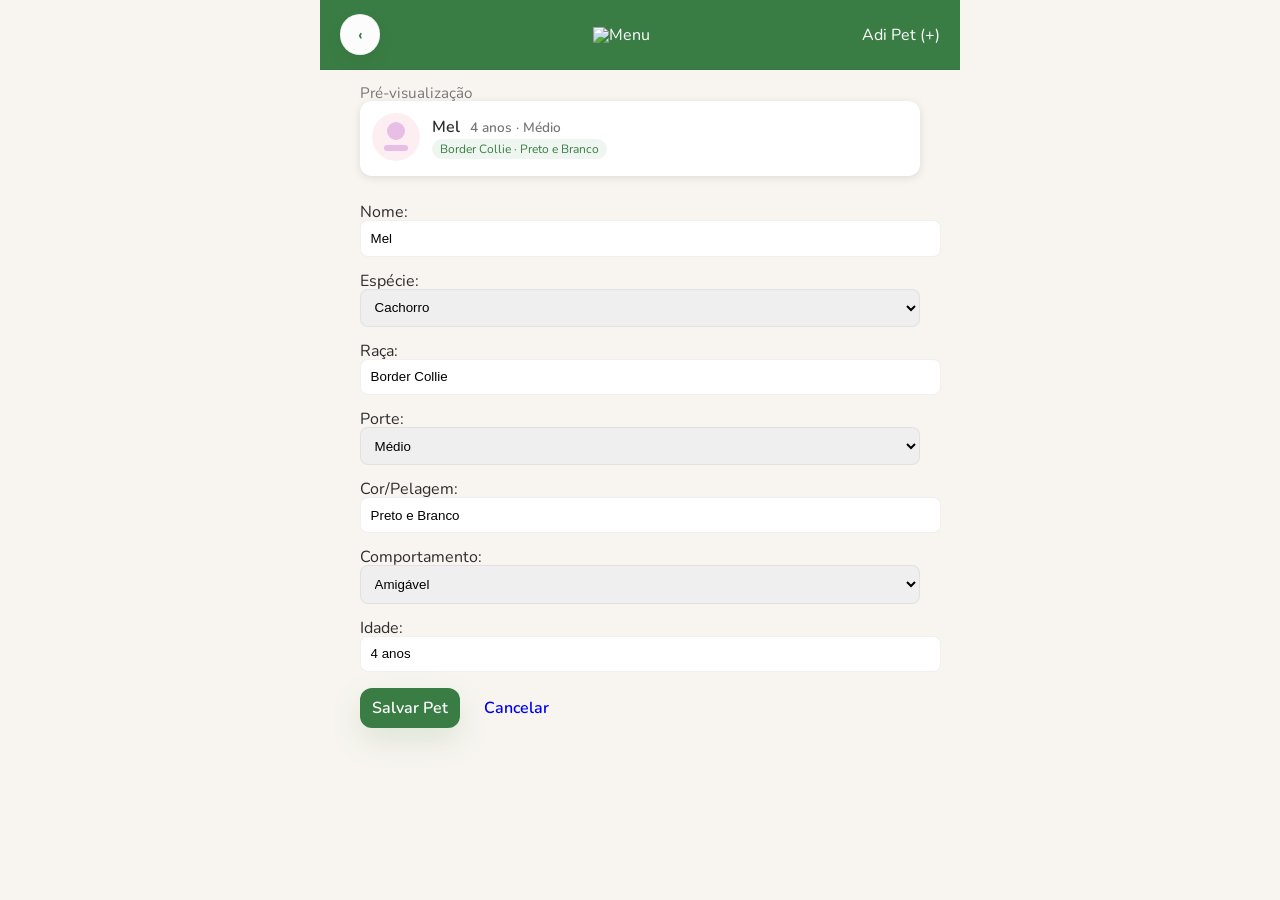
==== adicionar-pet.html @ 6feac3a6 "adicao css" ====
<!DOCTYPE html>
<html lang="pt-BR">
<head>
  <meta charset="UTF-8">
  <meta name="viewport" content="width=device-width, initial-scale=1.0">
  <link href="https://fonts.googleapis.com/css2?family=Nunito:wght@300;400;600;700&display=swap" rel="stylesheet">
  <link rel="stylesheet" href="css/reset.css">
  <link rel="stylesheet" href="css/style.css">
  <title>PetWalk - Adicionar Pet</title>
</head>
<body>
  <header class="app-header">
    <a class="back-btn" href="perfil-pets.html">‹</a>
    <img src="https://img.icons8.com/ios-filled/24/menu--v1.png" alt="Menu">
    <h1>Adi Pet (+)</h1>
  </header>

  <main>
    <h2 style="padding:0 1.25rem; color:var(--cor-texto-leve); font-size:0.95rem;">Pré-visualização</h2>
    <div style="padding:0 1.25rem 1rem 1.25rem;">
      <div class="walker-card">
        <div class="walker-left">
          <div class="avatar-wrap">
            <img class="avatar" src="img/avatar1.svg" alt="Preview">
          </div>
          <div class="walker-info">
            <div class="walker-name">Mel <span class="small">4 anos · Médio</span></div>
            <div class="verified">Border Collie · Preto e Branco</div>
          </div>
        </div>
        <div class="price">&nbsp;</div>
      </div>
    </div>

    <div style="padding:0 1.25rem;">
      <label>Nome:</label><br>
      <input type="text" value="Mel" style="width:100%;padding:0.6rem;border-radius:0.5rem;border:0.0625rem solid rgba(0,0,0,0.06);"><br><br>

      <label>Espécie:</label><br>
      <select style="width:100%;padding:0.6rem;border-radius:0.5rem;border:0.0625rem solid rgba(0,0,0,0.06);">
        <option>Cachorro</option>
        <option>Gato</option>
        <option>Outro</option>
      </select><br><br>

      <label>Raça:</label><br>
      <input type="text" value="Border Collie" style="width:100%;padding:0.6rem;border-radius:0.5rem;border:0.0625rem solid rgba(0,0,0,0.06);"><br><br>

      <label>Porte:</label><br>
      <select style="width:100%;padding:0.6rem;border-radius:0.5rem;border:0.0625rem solid rgba(0,0,0,0.06);">
        <option>Pequeno</option>
        <option selected>Médio</option>
        <option>Grande</option>
      </select><br><br>

      <label>Cor/Pelagem:</label><br>
      <input type="text" value="Preto e Branco" style="width:100%;padding:0.6rem;border-radius:0.5rem;border:0.0625rem solid rgba(0,0,0,0.06);"><br><br>

      <label>Comportamento:</label><br>
      <select style="width:100%;padding:0.6rem;border-radius:0.5rem;border:0.0625rem solid rgba(0,0,0,0.06);">
        <option>Agitado</option>
        <option selected>Amigável</option>
        <option>Tímido</option>
      </select><br><br>

      <label>Idade:</label><br>
      <input type="text" value="4 anos" style="width:100%;padding:0.6rem;border-radius:0.5rem;border:0.0625rem solid rgba(0,0,0,0.06);"><br><br>

      <div style="display:flex;gap:0.75rem;">
        <a class="btn primary" href="perfil-pet.html">Salvar Pet</a>
        <a class="btn" href="perfil-pets.html">Cancelar</a>
      </div>
    </div>
  </main>
</body>
</html>
---- css/style.css ----
/* VARIÁVEIS / IDENTIDADE VISUAL */
:root {
  --cor-primaria: #3A7D44;     /* verde pet */
  --cor-secundaria: #F4A261;   /* laranja quente */
  --cor-fundo: #F8F5F0;
  --cor-texto: #2D2D2D;
  --cor-texto-leve: #777;
  --radius: 0.75rem;
  --sombra: 0 0.125rem 0.5rem rgba(0,0,0,0.1);
}

/* LAYOUT BASE (MOBILE-FIRST) */
body {
  font-family: 'Nunito', sans-serif;
  background-color: var(--cor-fundo);
  color: var(--cor-texto);
  display: flex;
  flex-direction: column;
  min-height: 100vh;
  max-width: 30rem;
  margin: 0 auto;
}

/* HEADER */
.app-header {
  display: flex;
  align-items: center;
  justify-content: space-between;
  padding: 1rem 1.25rem;
  background-color: var(--cor-primaria);
  color: white;
}

/* MAIN (cresce para empurrar nav pro fundo) */
main {
  flex: 1;
  padding: 1rem 1.25rem;
  padding-bottom: 5.25rem;
}

/* NAV INFERIOR */
.bottom-nav {
  display: flex;
  justify-content: space-around;
  padding: 0.75rem 0;
  background: white;
  border-top: 0.0625rem solid #eee;
  position: sticky;
  bottom: 0;
}

/* CARDS DE WALKER */
.walker-card {
  background: white;
  border-radius: var(--radius);
  padding: 1rem;
  margin-bottom: 0.75rem;
  box-shadow: var(--sombra);
  list-style: none;
}

@media (min-width: 48rem) {
  body {
    max-width: 40rem;
  }
}


.app-header {
  display: flex;
  align-items: center;
  gap: 0.75rem;
  padding: 0.9rem 1.25rem;
  background: var(--cor-primaria);
  color: #fff;
  border-bottom: 0.0625rem solid rgba(0,0,0,0.06);
}

.back-btn {
  display: inline-flex;
  width: 2.4rem;
  height: 2.4rem;
  align-items: center;
  justify-content: center;
  border-radius: 50%;
  background: rgba(255,255,255,0.98);
  color: var(--cor-primaria);
  text-decoration: none;
  font-weight: 700;
  box-shadow: 0 6px 18px rgba(0,0,0,0.06);
  border: 0.0625rem solid rgba(0,0,0,0.04);
}
.back-btn:focus { outline: 3px solid rgba(58,125,68,0.12); }

.icon-btn { background: none; border: 0; padding: 0; display: flex; align-items: center; color: inherit; }
.brand { font-weight: 700; font-size: 1rem; }
.spacer { flex: 1; }

.search-wrapper { padding: 0.75rem 1.25rem; }
.search {
  width: 100%;
  padding: 0.75rem 1rem;
  border-radius: 2rem;
  border: 0.0625rem solid rgba(0,0,0,0.06);
  background: #fff;
  box-shadow: 0 0.5rem 1.25rem rgba(0,0,0,0.04);
  font-size: 1rem;
}

.chips { display: flex; gap: 0.5rem; overflow: auto; padding: 0.5rem 1.25rem; }
.chip {
  border-radius: 999px;
  padding: 0.4rem 0.9rem;
  background: #fff;
  border: 0.0625rem solid rgba(0,0,0,0.06);
  font-size: 0.9rem;
  white-space: nowrap;
}
.chip.active { background: rgba(58,125,68,0.08); border-color: var(--cor-primaria); color: var(--cor-primaria); }

.walkers { padding: 1rem 1.25rem; display: flex; flex-direction: column; gap: 0.75rem; }
.walker-card {
  display: flex;
  justify-content: space-between;
  align-items: center;
  background: #fff;
  border-radius: var(--radius);
  padding: 0.75rem;
  box-shadow: var(--sombra);
}

.card-link { display: flex; width: 100%; align-items: center; justify-content: space-between; color: inherit; text-decoration: none; }
.card-link:focus { outline: 2px solid rgba(58,125,68,0.2); outline-offset: 2px; }
.walker-left { display: flex; gap: 0.75rem; align-items: center; }
.avatar { width: 3rem; height: 3rem; border-radius: 50%; object-fit: cover; }
.walker-name { font-weight: 600; }
.small { color: var(--cor-texto-leve); font-size: 0.85rem; margin-left: 0.4rem; }
.verified { display: inline-block; background: rgba(58,125,68,0.08); color: var(--cor-primaria); padding: 0.25rem 0.5rem; border-radius: 0.75rem; font-size: 0.75rem; margin-top: 0.25rem; }
.price { color: var(--cor-primaria); font-weight: 700; font-size: 1rem; }


.status-dot { display: inline-block; width: 0.6rem; height: 0.6rem; background: #6ed29a; border-radius: 50%; margin-left: 0.25rem; vertical-align: middle; box-shadow: 0 0 0 0.125rem rgba(110,210,154,0.08); }


.time-list { display: flex; gap: 0.5rem; flex-wrap: wrap; margin-top: 0.5rem; }
.time-chip { display: inline-block; padding: 0.45rem 0.6rem; background: #fff; border: 0.0625rem solid rgba(0,0,0,0.06); border-radius: 0.6rem; color: var(--cor-primaria); font-weight: 600; text-decoration: none; box-shadow: var(--sombra); }
.time-chip.unavailable { background: rgba(0,0,0,0.03); color: var(--cor-texto-leve); font-weight: 500; }


.walker-info { display: flex; flex-direction: column; }
.walker-meta { font-size: 0.9rem; color: var(--cor-texto-leve); margin-top: 0.25rem; }
.details-section p { margin: 0.35rem 0; line-height: 1.4; }


.action-row { display: flex; gap: 1rem; margin-top: 1rem; align-items: center; }


.summary-card {
  background: #fff;
  border-radius: var(--radius);
  padding: 0.75rem 1rem;
  box-shadow: var(--sombra);
  margin-top: 0.5rem;
}
.summary-list { list-style: none; padding: 0; margin: 0; display: grid; gap: 0.35rem; }
.summary-item { display: flex; justify-content: space-between; align-items: center; }
.summary-item .label { color: var(--cor-texto-leve); }
.summary-item .value { font-weight: 600; }
.summary-total { display: flex; justify-content: space-between; align-items: center; padding-top: 0.6rem; border-top: 0.0625rem solid rgba(0,0,0,0.04); margin-top: 0.5rem; }
.summary-total .value { color: var(--cor-primaria); font-size: 1.05rem; font-weight: 800; }

.time-chip.selected { background: var(--cor-primaria); color: #fff; box-shadow: 0 6px 18px rgba(58,125,68,0.12); }
.walker-card.selected { border: 0.125rem solid rgba(58,125,68,0.08); box-shadow: 0 8px 22px rgba(58,125,68,0.06); }
.walker-card.selected .walker-name { color: var(--cor-primaria); }

.cta-group { padding: 1rem 1.25rem; display: flex; flex-direction: column; gap: 0.6rem; }
.btn { display: inline-block; text-align: center; padding: 0.75rem; border-radius: 0.75rem; text-decoration: none; font-weight: 600; }
.btn.primary { background: var(--cor-primaria); color: #fff; box-shadow: 0 0.75rem 2rem rgba(58,125,68,0.14); }
.btn.danger { background: #fff; color: #e05040; border: 0.0625rem solid rgba(224,80,64,0.08); }

.bottom-nav {
  display: flex;
  justify-content: space-between;
  gap: 0.25rem;
  padding: 0.45rem 0.5rem;
  background: #fff;
  border-top: 0.0625rem solid #eee;
  position: fixed;
  left: 50%;
  transform: translateX(-50%);
  bottom: 0;
  width: 100%;
  max-width: 30rem; /* respeita o layout centralizado do corpo */
  box-shadow: 0 -8px 20px rgba(0,0,0,0.06);
  border-top-left-radius: 0.5rem;
  border-top-right-radius: 0.5rem;
  z-index: 40;
}
.nav-item { font-size: 0.85rem; color: var(--cor-texto-leve); text-decoration: none; display: flex; flex: 1; align-items: center; justify-content: center; padding: 0.35rem 0.25rem; }
.nav-item.active { color: var(--cor-primaria); background: rgba(58,125,68,0.04); border-radius: 0.5rem; }

.sr-only { position: absolute; width: 1px; height: 1px; padding: 0; margin: -1px; overflow: hidden; clip: rect(0,0,0,0); white-space: nowrap; border: 0; }

@media (min-width: 48rem) {
  .walkers { padding: 1.25rem; }
  .search-wrapper { padding: 1rem 1.5rem; }
}

.container-pad { padding: 1rem 1.25rem; }
.container-pad--tight { padding: 0 1.25rem; }
.section-title { padding: 0 1.25rem; font-size: 0.9rem; color: var(--cor-texto-leve); margin-top: 0.25rem; }
.section { margin-top: 0.75rem; }
.details-section { margin-top: 0.9rem; }
.muted { color: var(--cor-texto-leve); }
.action-row { display: flex; gap: 0.75rem; margin-top: 0.75rem; }
.spacer-sm { height: 0.75rem; }

.chat-header { padding-bottom: 0.5rem; color: var(--cor-texto-leve); }
.chat-list { display: flex; flex-direction: column; gap: 0.5rem; }
.chat-input { display: flex; gap: 0.5rem; align-items: center; padding: 0.5rem 0; }

.form-control { width: 100%; padding: 0.6rem; border-radius: 0.5rem; border: 0.0625rem solid rgba(0,0,0,0.06); }

.section h3 { margin: 0 0 0.5rem 0; color: var(--cor-texto); }
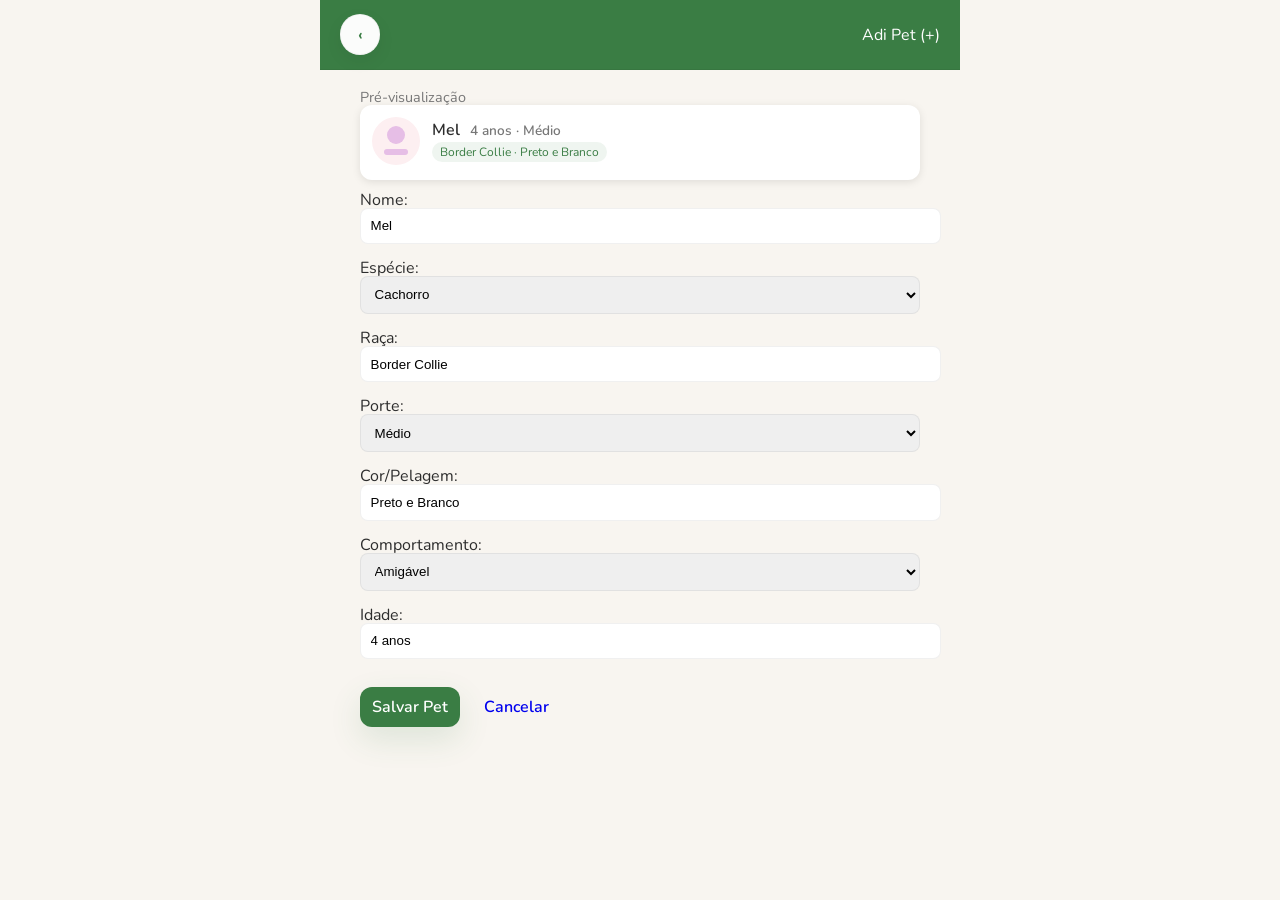
==== commit 400a2243: "arranjo" ====
--- a/adicionar-pet.html
+++ b/adicionar-pet.html
@@ -10,14 +10,13 @@
 </head>
 <body>
   <header class="app-header">
-    <a class="back-btn" href="perfil-pets.html">‹</a>
-    <img src="https://img.icons8.com/ios-filled/24/menu--v1.png" alt="Menu">
+    <a class="back-btn" href="perfil-pets.html" aria-label="Voltar">‹</a>
     <h1>Adi Pet (+)</h1>
   </header>
 
   <main>
-    <h2 style="padding:0 1.25rem; color:var(--cor-texto-leve); font-size:0.95rem;">Pré-visualização</h2>
-    <div style="padding:0 1.25rem 1rem 1.25rem;">
+    <h2 class="section-title">Pré-visualização</h2>
+    <div class="container-pad--tight">
       <div class="walker-card">
         <div class="walker-left">
           <div class="avatar-wrap">
@@ -32,41 +31,41 @@
       </div>
     </div>
 
-    <div style="padding:0 1.25rem;">
+    <div class="container-pad--tight">
       <label>Nome:</label><br>
-      <input type="text" value="Mel" style="width:100%;padding:0.6rem;border-radius:0.5rem;border:0.0625rem solid rgba(0,0,0,0.06);"><br><br>
+      <input class="form-control" type="text" value="Mel"><br><br>
 
       <label>Espécie:</label><br>
-      <select style="width:100%;padding:0.6rem;border-radius:0.5rem;border:0.0625rem solid rgba(0,0,0,0.06);">
+      <select class="form-control">
         <option>Cachorro</option>
         <option>Gato</option>
         <option>Outro</option>
       </select><br><br>
 
       <label>Raça:</label><br>
-      <input type="text" value="Border Collie" style="width:100%;padding:0.6rem;border-radius:0.5rem;border:0.0625rem solid rgba(0,0,0,0.06);"><br><br>
+      <input class="form-control" type="text" value="Border Collie"><br><br>
 
       <label>Porte:</label><br>
-      <select style="width:100%;padding:0.6rem;border-radius:0.5rem;border:0.0625rem solid rgba(0,0,0,0.06);">
+      <select class="form-control">
         <option>Pequeno</option>
         <option selected>Médio</option>
         <option>Grande</option>
       </select><br><br>
 
       <label>Cor/Pelagem:</label><br>
-      <input type="text" value="Preto e Branco" style="width:100%;padding:0.6rem;border-radius:0.5rem;border:0.0625rem solid rgba(0,0,0,0.06);"><br><br>
+      <input class="form-control" type="text" value="Preto e Branco"><br><br>
 
       <label>Comportamento:</label><br>
-      <select style="width:100%;padding:0.6rem;border-radius:0.5rem;border:0.0625rem solid rgba(0,0,0,0.06);">
+      <select class="form-control">
         <option>Agitado</option>
         <option selected>Amigável</option>
         <option>Tímido</option>
       </select><br><br>
 
       <label>Idade:</label><br>
-      <input type="text" value="4 anos" style="width:100%;padding:0.6rem;border-radius:0.5rem;border:0.0625rem solid rgba(0,0,0,0.06);"><br><br>
+      <input class="form-control" type="text" value="4 anos"><br><br>
 
-      <div style="display:flex;gap:0.75rem;">
+      <div class="action-row">
         <a class="btn primary" href="perfil-pet.html">Salvar Pet</a>
         <a class="btn" href="perfil-pets.html">Cancelar</a>
       </div>
--- a/css/style.css
+++ b/css/style.css
@@ -90,7 +90,7 @@
   box-shadow: 0 6px 18px rgba(0,0,0,0.06);
   border: 0.0625rem solid rgba(0,0,0,0.04);
 }
-.back-btn:focus { outline: 3px solid rgba(58,125,68,0.12); }
+.back-btn:focus { outline: 0.1875rem solid rgba(58,125,68,0.12); }
 
 .icon-btn { background: none; border: 0; padding: 0; display: flex; align-items: center; color: inherit; }
 .brand { font-weight: 700; font-size: 1rem; }
@@ -109,7 +109,7 @@
 
 .chips { display: flex; gap: 0.5rem; overflow: auto; padding: 0.5rem 1.25rem; }
 .chip {
-  border-radius: 999px;
+  border-radius: 999rem;
   padding: 0.4rem 0.9rem;
   background: #fff;
   border: 0.0625rem solid rgba(0,0,0,0.06);
@@ -130,7 +130,7 @@
 }
 
 .card-link { display: flex; width: 100%; align-items: center; justify-content: space-between; color: inherit; text-decoration: none; }
-.card-link:focus { outline: 2px solid rgba(58,125,68,0.2); outline-offset: 2px; }
+.card-link:focus { outline: 0.125rem solid rgba(58,125,68,0.2); outline-offset: 0.125rem; }
 .walker-left { display: flex; gap: 0.75rem; align-items: center; }
 .avatar { width: 3rem; height: 3rem; border-radius: 50%; object-fit: cover; }
 .walker-name { font-weight: 600; }
@@ -169,8 +169,8 @@
 .summary-total { display: flex; justify-content: space-between; align-items: center; padding-top: 0.6rem; border-top: 0.0625rem solid rgba(0,0,0,0.04); margin-top: 0.5rem; }
 .summary-total .value { color: var(--cor-primaria); font-size: 1.05rem; font-weight: 800; }
 
-.time-chip.selected { background: var(--cor-primaria); color: #fff; box-shadow: 0 6px 18px rgba(58,125,68,0.12); }
-.walker-card.selected { border: 0.125rem solid rgba(58,125,68,0.08); box-shadow: 0 8px 22px rgba(58,125,68,0.06); }
+.time-chip.selected { background: var(--cor-primaria); color: #fff; box-shadow: 0 0.375rem 1.125rem rgba(58,125,68,0.12); }
+.walker-card.selected { border: 0.125rem solid rgba(58,125,68,0.08); box-shadow: 0 0.5rem 1.375rem rgba(58,125,68,0.06); }
 .walker-card.selected .walker-name { color: var(--cor-primaria); }
 
 .cta-group { padding: 1rem 1.25rem; display: flex; flex-direction: column; gap: 0.6rem; }
@@ -191,7 +191,7 @@
   bottom: 0;
   width: 100%;
   max-width: 30rem; /* respeita o layout centralizado do corpo */
-  box-shadow: 0 -8px 20px rgba(0,0,0,0.06);
+  box-shadow: 0 -0.5rem 1.25rem rgba(0,0,0,0.06);
   border-top-left-radius: 0.5rem;
   border-top-right-radius: 0.5rem;
   z-index: 40;
@@ -199,7 +199,7 @@
 .nav-item { font-size: 0.85rem; color: var(--cor-texto-leve); text-decoration: none; display: flex; flex: 1; align-items: center; justify-content: center; padding: 0.35rem 0.25rem; }
 .nav-item.active { color: var(--cor-primaria); background: rgba(58,125,68,0.04); border-radius: 0.5rem; }
 
-.sr-only { position: absolute; width: 1px; height: 1px; padding: 0; margin: -1px; overflow: hidden; clip: rect(0,0,0,0); white-space: nowrap; border: 0; }
+.sr-only { position: absolute; width: 0.0625rem; height: 0.0625rem; padding: 0; margin: -0.0625rem; overflow: hidden; clip: rect(0,0,0,0); white-space: nowrap; border: 0; }
 
 @media (min-width: 48rem) {
   .walkers { padding: 1.25rem; }
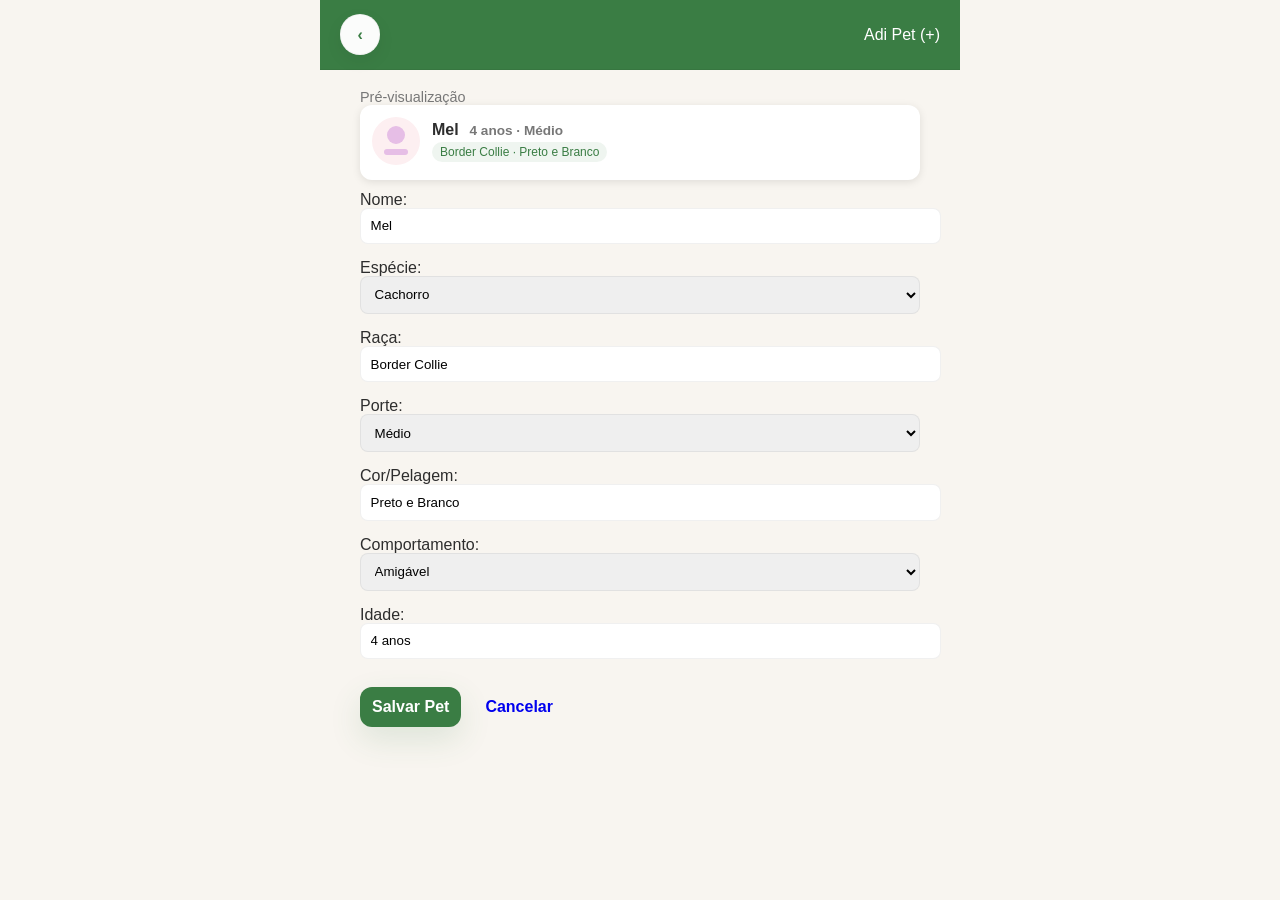
==== commit a319615c: "arranjo" ====
--- a/adicionar-pet.html
+++ b/adicionar-pet.html
@@ -3,7 +3,6 @@
 <head>
   <meta charset="UTF-8">
   <meta name="viewport" content="width=device-width, initial-scale=1.0">
-  <link href="https://fonts.googleapis.com/css2?family=Nunito:wght@300;400;600;700&display=swap" rel="stylesheet">
   <link rel="stylesheet" href="css/reset.css">
   <link rel="stylesheet" href="css/style.css">
   <title>PetWalk - Adicionar Pet</title>
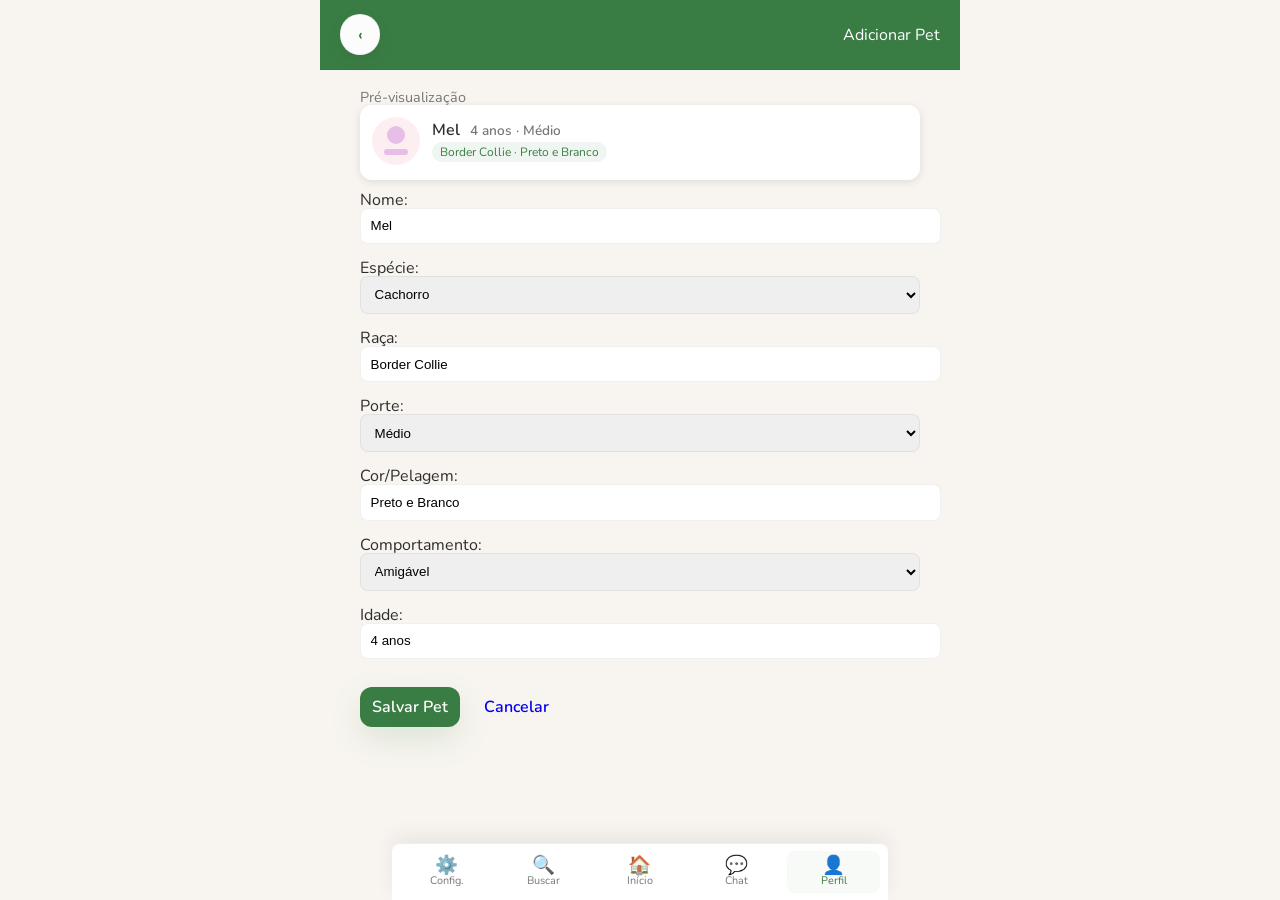
==== commit e6abeae0: "Adiciona JS interativo e melhorias de UX ao protótipo - Adiciona booking.js: seleção de horário, pet" ====
--- a/adicionar-pet.html
+++ b/adicionar-pet.html
@@ -3,6 +3,9 @@
 <head>
   <meta charset="UTF-8">
   <meta name="viewport" content="width=device-width, initial-scale=1.0">
+  <link rel="preconnect" href="https://fonts.googleapis.com">
+  <link rel="preconnect" href="https://fonts.gstatic.com" crossorigin>
+  <link href="https://fonts.googleapis.com/css2?family=Nunito:wght@400;600;700;800&display=swap" rel="stylesheet">
   <link rel="stylesheet" href="css/reset.css">
   <link rel="stylesheet" href="css/style.css">
   <title>PetWalk - Adicionar Pet</title>
@@ -10,7 +13,7 @@
 <body>
   <header class="app-header">
     <a class="back-btn" href="perfil-pets.html" aria-label="Voltar">‹</a>
-    <h1>Adi Pet (+)</h1>
+    <h1>Adicionar Pet</h1>
   </header>
 
   <main>
@@ -22,47 +25,49 @@
             <img class="avatar" src="img/avatar1.svg" alt="Preview">
           </div>
           <div class="walker-info">
-            <div class="walker-name">Mel <span class="small">4 anos · Médio</span></div>
-            <div class="verified">Border Collie · Preto e Branco</div>
+            <div class="walker-name">
+              <span id="prev-nome">Mel</span>
+              <span class="small" id="prev-info">4 anos · Médio</span>
+            </div>
+            <div class="verified" id="prev-sub">Border Collie · Preto e Branco</div>
           </div>
         </div>
-        <div class="price">&nbsp;</div>
       </div>
     </div>
 
     <div class="container-pad--tight">
-      <label>Nome:</label><br>
-      <input class="form-control" type="text" value="Mel"><br><br>
+      <label for="pet-nome">Nome:</label><br>
+      <input id="pet-nome" class="form-control" type="text" value="Mel"><br><br>
 
-      <label>Espécie:</label><br>
-      <select class="form-control">
+      <label for="pet-especie">Espécie:</label><br>
+      <select id="pet-especie" class="form-control">
         <option>Cachorro</option>
         <option>Gato</option>
         <option>Outro</option>
       </select><br><br>
 
-      <label>Raça:</label><br>
-      <input class="form-control" type="text" value="Border Collie"><br><br>
+      <label for="pet-raca">Raça:</label><br>
+      <input id="pet-raca" class="form-control" type="text" value="Border Collie"><br><br>
 
-      <label>Porte:</label><br>
-      <select class="form-control">
+      <label for="pet-porte">Porte:</label><br>
+      <select id="pet-porte" class="form-control">
         <option>Pequeno</option>
         <option selected>Médio</option>
         <option>Grande</option>
       </select><br><br>
 
-      <label>Cor/Pelagem:</label><br>
-      <input class="form-control" type="text" value="Preto e Branco"><br><br>
+      <label for="pet-cor">Cor/Pelagem:</label><br>
+      <input id="pet-cor" class="form-control" type="text" value="Preto e Branco"><br><br>
 
-      <label>Comportamento:</label><br>
-      <select class="form-control">
+      <label for="pet-comportamento">Comportamento:</label><br>
+      <select id="pet-comportamento" class="form-control">
         <option>Agitado</option>
         <option selected>Amigável</option>
         <option>Tímido</option>
       </select><br><br>
 
-      <label>Idade:</label><br>
-      <input class="form-control" type="text" value="4 anos"><br><br>
+      <label for="pet-idade">Idade:</label><br>
+      <input id="pet-idade" class="form-control" type="text" value="4 anos"><br><br>
 
       <div class="action-row">
         <a class="btn primary" href="perfil-pet.html">Salvar Pet</a>
@@ -70,5 +75,30 @@
       </div>
     </div>
   </main>
+
+  <nav class="bottom-nav">
+    <a class="nav-item" href="perfil-pets.html">
+      <span class="nav-icon" aria-hidden="true">⚙️</span>
+      <span>Config.</span>
+    </a>
+    <a class="nav-item" href="buscar-walkers.html">
+      <span class="nav-icon" aria-hidden="true">🔍</span>
+      <span>Buscar</span>
+    </a>
+    <a class="nav-item" href="index.html">
+      <span class="nav-icon" aria-hidden="true">🏠</span>
+      <span>Início</span>
+    </a>
+    <a class="nav-item" href="conversas.html">
+      <span class="nav-icon" aria-hidden="true">💬</span>
+      <span>Chat</span>
+    </a>
+    <a class="nav-item active" href="perfil-pets.html">
+      <span class="nav-icon" aria-hidden="true">👤</span>
+      <span>Perfil</span>
+    </a>
+  </nav>
+
+  <script src="js/pet-form.js" defer></script>
 </body>
 </html>
--- a/css/style.css
+++ b/css/style.css
@@ -87,7 +87,7 @@
   color: var(--cor-primaria);
   text-decoration: none;
   font-weight: 700;
-  box-shadow: 0 6px 18px rgba(0,0,0,0.06);
+  box-shadow: 0 0.375rem 1.125rem rgba(0,0,0,0.06);
   border: 0.0625rem solid rgba(0,0,0,0.04);
 }
 .back-btn:focus { outline: 0.1875rem solid rgba(58,125,68,0.12); }
@@ -222,3 +222,69 @@
 .form-control { width: 100%; padding: 0.6rem; border-radius: 0.5rem; border: 0.0625rem solid rgba(0,0,0,0.06); }
 
 .section h3 { margin: 0 0 0.5rem 0; color: var(--cor-texto); }
+
+/* === NAV COM ÍCONES === */
+.nav-item { flex-direction: column; gap: 0.1rem; font-size: 0.68rem; }
+.nav-icon { font-size: 1.15rem; line-height: 1; }
+
+/* === TRANSIÇÕES E HOVER === */
+.chip { transition: background 0.15s, color 0.15s, border-color 0.15s; cursor: pointer; }
+.chip:hover:not(.active) { background: rgba(58,125,68,0.04); border-color: rgba(58,125,68,0.3); }
+
+button.time-chip { background: none; border: 0.0625rem solid rgba(0,0,0,0.06); font-family: inherit; font-size: inherit; cursor: pointer; transition: background 0.15s, color 0.15s; }
+button.time-chip:not(.unavailable):hover { background: rgba(58,125,68,0.08); }
+button.time-chip:not(.unavailable):focus { outline: 0.125rem solid rgba(58,125,68,0.3); }
+
+.walker-card { transition: box-shadow 0.15s; }
+a.card-link:hover .walker-card,
+a.card-link:focus .walker-card { box-shadow: 0 0.375rem 1.25rem rgba(58,125,68,0.12); }
+
+/* === AVATAR WRAP (status dot posicionado) === */
+.avatar-wrap { position: relative; display: inline-block; }
+.status-dot { position: absolute; bottom: 0.05rem; right: 0.05rem; }
+
+/* === BOTÃO CHECKOUT DESABILITADO === */
+.btn-disabled { opacity: 0.4; pointer-events: none; }
+
+/* === MENSAGEM DO USUÁRIO NO CHAT === */
+.msg-user { background: rgba(58,125,68,0.06); }
+.chat-list { max-height: 55vh; overflow-y: auto; }
+
+/* === BOTÃO ADICIONAR PET === */
+.btn-add {
+  display: flex;
+  align-items: center;
+  justify-content: center;
+  gap: 0.4rem;
+  padding: 0.75rem;
+  margin: 0.25rem 1.25rem 1.25rem;
+  background: white;
+  border: 0.0625rem dashed rgba(58,125,68,0.45);
+  border-radius: var(--radius);
+  color: var(--cor-primaria);
+  text-decoration: none;
+  font-weight: 600;
+  font-size: 0.95rem;
+  transition: background 0.15s;
+}
+.btn-add:hover { background: rgba(58,125,68,0.04); }
+
+/* === CHIPS DE ORDENAÇÃO === */
+.sort-chips { display: flex; gap: 0.4rem; padding: 0 1.25rem 0.5rem; flex-wrap: wrap; }
+.sort-chip {
+  border-radius: 999rem;
+  padding: 0.3rem 0.75rem;
+  background: #fff;
+  border: 0.0625rem solid rgba(0,0,0,0.08);
+  font-size: 0.8rem;
+  cursor: pointer;
+  color: var(--cor-texto-leve);
+  font-family: inherit;
+  transition: background 0.15s, color 0.15s;
+}
+.sort-chip.active { background: rgba(58,125,68,0.08); border-color: var(--cor-primaria); color: var(--cor-primaria); }
+.sort-chip:hover:not(.active) { background: rgba(0,0,0,0.03); }
+
+/* === CARD SELECIONÁVEL SEM LINK === */
+div.card-link { display: flex; width: 100%; align-items: center; cursor: pointer; }
+div.card-link:hover .walker-card { box-shadow: 0 0.375rem 1.25rem rgba(58,125,68,0.1); }
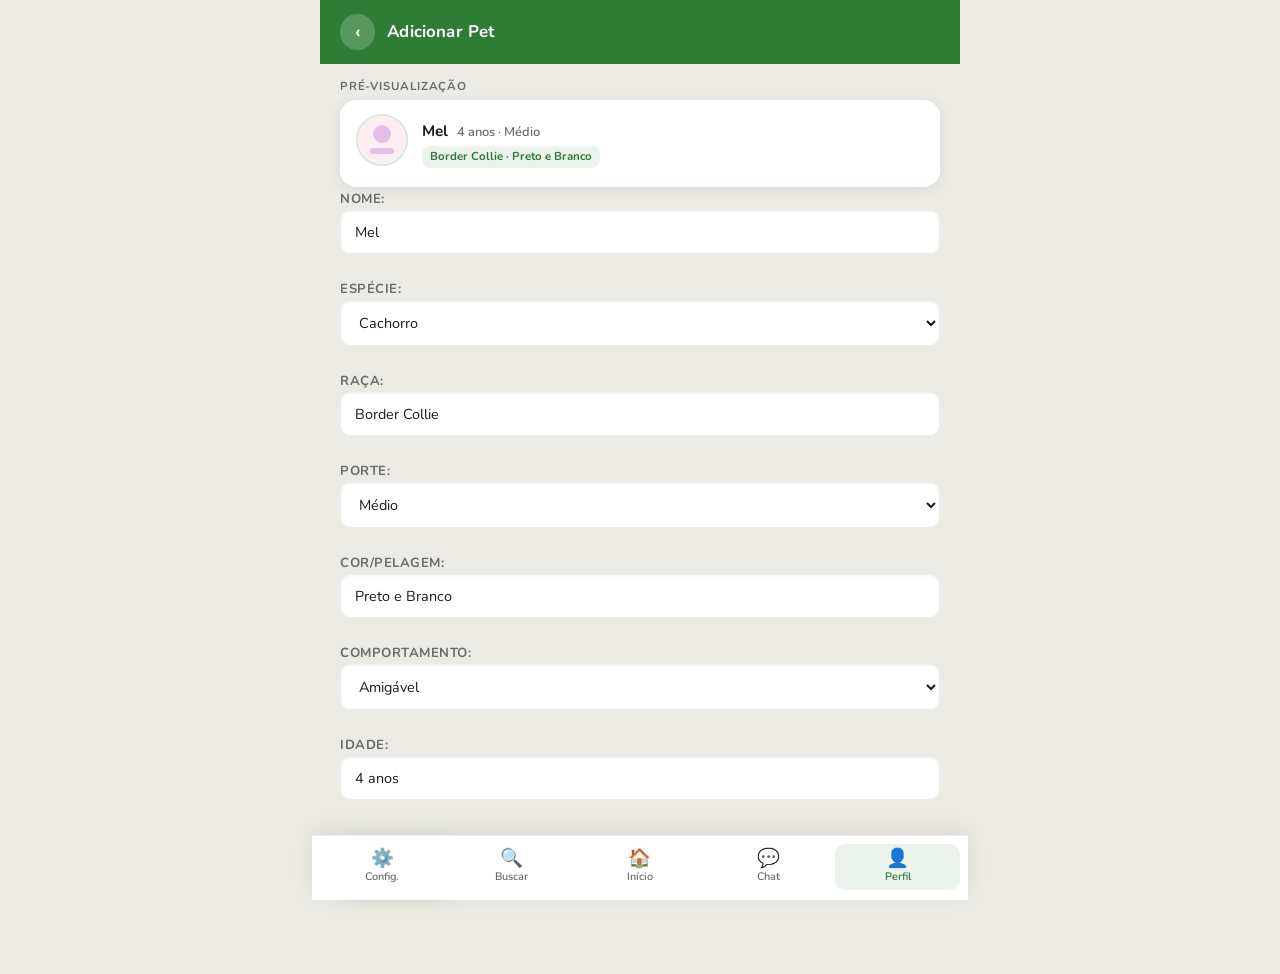
==== commit 73507a6f: "Redesign visual completo e melhoria de perfil/configuracoes - Reformula CSS com paleta de maior cont" ====
--- a/adicionar-pet.html
+++ b/adicionar-pet.html
@@ -77,7 +77,7 @@
   </main>
 
   <nav class="bottom-nav">
-    <a class="nav-item" href="perfil-pets.html">
+    <a class="nav-item" href="configuracoes.html">
       <span class="nav-icon" aria-hidden="true">⚙️</span>
       <span>Config.</span>
     </a>
--- a/css/style.css
+++ b/css/style.css
@@ -1,290 +1,645 @@
-/* VARIÁVEIS / IDENTIDADE VISUAL */
+/* ============================================================
+   VARIÁVEIS
+   ============================================================ */
 :root {
-  --cor-primaria: #3A7D44;     /* verde pet */
-  --cor-secundaria: #F4A261;   /* laranja quente */
-  --cor-fundo: #F8F5F0;
-  --cor-texto: #2D2D2D;
-  --cor-texto-leve: #777;
-  --radius: 0.75rem;
-  --sombra: 0 0.125rem 0.5rem rgba(0,0,0,0.1);
-}
-
-/* LAYOUT BASE (MOBILE-FIRST) */
+  --verde:        #2E7D35;
+  --verde-escuro: #245F2A;
+  --verde-claro:  rgba(46, 125, 53, 0.09);
+  --verde-medio:  rgba(46, 125, 53, 0.18);
+  --laranja:      #E07848;
+  --fundo:        #ECEAE4;
+  --superficie:   #FFFFFF;
+  --texto:        #1A1A1C;
+  --texto-leve:   #6B6B6B;
+  --borda:        rgba(0, 0, 0, 0.07);
+  --radius:       1rem;
+  --radius-sm:    0.625rem;
+  --sombra:       0 0.125rem 0.75rem rgba(0, 0, 0, 0.08);
+  --sombra-forte: 0 0.375rem 1.5rem  rgba(0, 0, 0, 0.13);
+}
+
+/* ============================================================
+   BASE
+   ============================================================ */
 body {
-  font-family: 'Nunito', sans-serif;
-  background-color: var(--cor-fundo);
-  color: var(--cor-texto);
+  font-family: 'Nunito', 'Segoe UI', sans-serif;
+  background-color: var(--fundo);
+  color: var(--texto);
   display: flex;
   flex-direction: column;
   min-height: 100vh;
   max-width: 30rem;
   margin: 0 auto;
-}
-
-/* HEADER */
-.app-header {
-  display: flex;
-  align-items: center;
-  justify-content: space-between;
-  padding: 1rem 1.25rem;
-  background-color: var(--cor-primaria);
-  color: white;
-}
-
-/* MAIN (cresce para empurrar nav pro fundo) */
+  font-size: 0.95rem;
+  line-height: 1.5;
+}
+
 main {
   flex: 1;
-  padding: 1rem 1.25rem;
-  padding-bottom: 5.25rem;
-}
-
-/* NAV INFERIOR */
-.bottom-nav {
-  display: flex;
-  justify-content: space-around;
-  padding: 0.75rem 0;
-  background: white;
-  border-top: 0.0625rem solid #eee;
-  position: sticky;
-  bottom: 0;
-}
-
-/* CARDS DE WALKER */
-.walker-card {
-  background: white;
-  border-radius: var(--radius);
-  padding: 1rem;
-  margin-bottom: 0.75rem;
-  box-shadow: var(--sombra);
-  list-style: none;
-}
-
-@media (min-width: 48rem) {
-  body {
-    max-width: 40rem;
-  }
-}
-
-
+  padding: 0;
+  padding-bottom: 5.5rem;
+}
+
+/* ============================================================
+   HEADER
+   ============================================================ */
 .app-header {
   display: flex;
   align-items: center;
   gap: 0.75rem;
   padding: 0.9rem 1.25rem;
-  background: var(--cor-primaria);
+  background: var(--verde);
   color: #fff;
-  border-bottom: 0.0625rem solid rgba(0,0,0,0.06);
+}
+
+.app-header h1 {
+  font-size: 1.05rem;
+  font-weight: 700;
+  letter-spacing: 0.01em;
 }
 
 .back-btn {
   display: inline-flex;
-  width: 2.4rem;
-  height: 2.4rem;
+  width: 2.2rem;
+  height: 2.2rem;
   align-items: center;
   justify-content: center;
   border-radius: 50%;
-  background: rgba(255,255,255,0.98);
-  color: var(--cor-primaria);
+  background: rgba(255, 255, 255, 0.2);
+  color: #fff;
   text-decoration: none;
   font-weight: 700;
-  box-shadow: 0 0.375rem 1.125rem rgba(0,0,0,0.06);
-  border: 0.0625rem solid rgba(0,0,0,0.04);
-}
-.back-btn:focus { outline: 0.1875rem solid rgba(58,125,68,0.12); }
-
+  font-size: 1.2rem;
+  transition: background 0.15s;
+}
+.back-btn:hover  { background: rgba(255, 255, 255, 0.32); }
+.back-btn:focus  { outline: 0.1875rem solid rgba(255, 255, 255, 0.4); }
+
+.spacer  { flex: 1; }
+.brand   { font-weight: 700; font-size: 1rem; }
 .icon-btn { background: none; border: 0; padding: 0; display: flex; align-items: center; color: inherit; }
-.brand { font-weight: 700; font-size: 1rem; }
-.spacer { flex: 1; }
-
-.search-wrapper { padding: 0.75rem 1.25rem; }
+
+/* ============================================================
+   SEARCH
+   ============================================================ */
+.search-wrapper { padding: 0.875rem 1.25rem 0.25rem; }
+
 .search {
   width: 100%;
   padding: 0.75rem 1rem;
   border-radius: 2rem;
-  border: 0.0625rem solid rgba(0,0,0,0.06);
-  background: #fff;
-  box-shadow: 0 0.5rem 1.25rem rgba(0,0,0,0.04);
-  font-size: 1rem;
-}
-
-.chips { display: flex; gap: 0.5rem; overflow: auto; padding: 0.5rem 1.25rem; }
+  border: 0.0625rem solid var(--borda);
+  background: var(--superficie);
+  box-shadow: var(--sombra);
+  font-size: 0.9rem;
+  font-family: inherit;
+  color: var(--texto);
+  box-sizing: border-box;
+}
+.search:focus {
+  outline: none;
+  border-color: var(--verde);
+  box-shadow: 0 0 0 0.1875rem var(--verde-claro);
+}
+
+/* ============================================================
+   CHIPS DE FILTRO
+   ============================================================ */
+.chips { display: flex; gap: 0.5rem; overflow-x: auto; padding: 0.5rem 1.25rem; }
+
 .chip {
   border-radius: 999rem;
-  padding: 0.4rem 0.9rem;
+  padding: 0.45rem 1rem;
+  background: var(--superficie);
+  border: 0.0625rem solid var(--borda);
+  font-size: 0.85rem;
+  white-space: nowrap;
+  color: var(--texto-leve);
+  font-family: inherit;
+  font-weight: 600;
+  cursor: pointer;
+  transition: background 0.15s, color 0.15s, border-color 0.15s, box-shadow 0.15s;
+  box-shadow: var(--sombra);
+}
+.chip.active {
+  background: var(--verde);
+  border-color: var(--verde);
+  color: #fff;
+  box-shadow: 0 0.25rem 1rem rgba(46, 125, 53, 0.28);
+}
+.chip:hover:not(.active) {
+  background: var(--verde-claro);
+  border-color: rgba(46, 125, 53, 0.35);
+  color: var(--verde);
+}
+
+/* ============================================================
+   SECTION TITLE
+   ============================================================ */
+.section-title {
+  padding: 0 1.25rem;
+  font-size: 0.72rem;
+  font-weight: 700;
+  color: var(--texto-leve);
+  text-transform: uppercase;
+  letter-spacing: 0.07em;
+  margin: 0.9rem 0 0.3rem;
+}
+
+/* ============================================================
+   WALKER LIST & CARD
+   ============================================================ */
+.walkers {
+  padding: 0.25rem 1.25rem;
+  display: flex;
+  flex-direction: column;
+  gap: 0.625rem;
+  list-style: none;
+}
+
+.walker-card {
+  display: flex;
+  justify-content: space-between;
+  align-items: center;
+  background: var(--superficie);
+  border-radius: var(--radius);
+  padding: 0.875rem 1rem;
+  box-shadow: var(--sombra);
+  transition: box-shadow 0.2s, transform 0.15s;
+}
+
+.card-link {
+  display: flex;
+  width: 100%;
+  align-items: center;
+  justify-content: space-between;
+  color: inherit;
+  text-decoration: none;
+}
+.card-link:focus { outline: 0.125rem solid rgba(46, 125, 53, 0.3); outline-offset: 0.125rem; }
+
+a.card-link:hover .walker-card {
+  box-shadow: var(--sombra-forte);
+  transform: translateY(-0.0625rem);
+}
+
+/* AVATAR */
+.walker-left  { display: flex; gap: 0.875rem; align-items: center; }
+
+.avatar-wrap  { position: relative; display: inline-block; flex-shrink: 0; }
+
+.avatar {
+  width: 3rem;
+  height: 3rem;
+  border-radius: 50%;
+  object-fit: cover;
+  border: 0.125rem solid var(--verde-medio);
+}
+
+.status-dot {
+  position: absolute;
+  bottom: 0.05rem;
+  right: 0.05rem;
+  width: 0.65rem;
+  height: 0.65rem;
+  background: #4cd964;
+  border-radius: 50%;
+  border: 0.125rem solid var(--superficie);
+}
+
+/* WALKER INFO */
+.walker-info   { display: flex; flex-direction: column; gap: 0.2rem; }
+.walker-name   { font-weight: 700; font-size: 0.95rem; color: var(--texto); }
+.walker-meta   { font-size: 0.82rem; color: var(--texto-leve); }
+
+.small {
+  color: var(--texto-leve);
+  font-size: 0.8rem;
+  font-weight: 600;
+  margin-left: 0.3rem;
+}
+
+.verified {
+  display: inline-block;
+  background: var(--verde-claro);
+  color: var(--verde);
+  padding: 0.15rem 0.5rem;
+  border-radius: 0.5rem;
+  font-size: 0.72rem;
+  font-weight: 700;
+}
+
+.price {
+  color: var(--verde);
+  font-weight: 800;
+  font-size: 1.05rem;
+  flex-shrink: 0;
+}
+
+/* SELECTED */
+.walker-card.selected {
+  border: 0.125rem solid var(--verde);
+  box-shadow: 0 0 0 0.1875rem var(--verde-claro), var(--sombra);
+}
+.walker-card.selected .walker-name { color: var(--verde); }
+
+/* ============================================================
+   TIME CHIPS
+   ============================================================ */
+.time-list { display: flex; gap: 0.5rem; flex-wrap: wrap; margin-top: 0.5rem; }
+
+.time-chip {
+  display: inline-block;
+  padding: 0.5rem 0.75rem;
+  background: var(--superficie);
+  border: 0.0625rem solid var(--borda);
+  border-radius: var(--radius-sm);
+  color: var(--verde);
+  font-weight: 700;
+  font-size: 0.88rem;
+  box-shadow: var(--sombra);
+  cursor: pointer;
+  font-family: inherit;
+  transition: background 0.15s, color 0.15s, transform 0.1s, box-shadow 0.15s;
+}
+button.time-chip:not(.unavailable):hover {
+  background: var(--verde-claro);
+  transform: translateY(-0.0625rem);
+}
+button.time-chip:not(.unavailable):focus {
+  outline: none;
+  border-color: var(--verde);
+  box-shadow: 0 0 0 0.1875rem var(--verde-claro);
+}
+.time-chip.unavailable {
+  background: rgba(0, 0, 0, 0.03);
+  color: #bbb;
+  font-weight: 500;
+  cursor: default;
+  border-color: transparent;
+  box-shadow: none;
+}
+.time-chip.selected {
+  background: var(--verde);
+  color: #fff;
+  border-color: var(--verde);
+  box-shadow: 0 0.25rem 1rem rgba(46, 125, 53, 0.3);
+}
+
+/* ============================================================
+   BOTÕES
+   ============================================================ */
+.btn {
+  display: inline-block;
+  text-align: center;
+  padding: 0.8rem 1.25rem;
+  border-radius: 0.875rem;
+  text-decoration: none;
+  font-weight: 700;
+  font-size: 0.9rem;
+  transition: opacity 0.15s, transform 0.1s, box-shadow 0.15s;
+  border: none;
+  font-family: inherit;
+  cursor: pointer;
+}
+.btn:hover  { opacity: 0.9; transform: translateY(-0.0625rem); }
+.btn:active { transform: translateY(0); }
+
+.btn.primary {
+  background: var(--verde);
+  color: #fff;
+  box-shadow: 0 0.375rem 1.25rem rgba(46, 125, 53, 0.32);
+}
+.btn.danger {
   background: #fff;
-  border: 0.0625rem solid rgba(0,0,0,0.06);
-  font-size: 0.9rem;
-  white-space: nowrap;
-}
-.chip.active { background: rgba(58,125,68,0.08); border-color: var(--cor-primaria); color: var(--cor-primaria); }
-
-.walkers { padding: 1rem 1.25rem; display: flex; flex-direction: column; gap: 0.75rem; }
-.walker-card {
+  color: #D84040;
+  border: 0.0625rem solid rgba(216, 64, 64, 0.15);
+  box-shadow: var(--sombra);
+}
+.btn:not(.primary):not(.danger) {
+  background: rgba(0, 0, 0, 0.05);
+  color: var(--texto);
+}
+
+.btn-disabled { opacity: 0.38; pointer-events: none; }
+
+.cta-group   { padding: 0.5rem 1.25rem; display: flex; flex-direction: column; gap: 0.6rem; }
+.action-row  { display: flex; gap: 0.75rem; margin-top: 1rem; align-items: center; }
+
+/* ============================================================
+   SUMMARY / CHECKOUT
+   ============================================================ */
+.summary-card {
+  background: var(--superficie);
+  border-radius: var(--radius);
+  padding: 0.875rem 1rem;
+  box-shadow: var(--sombra);
+  margin-top: 0.5rem;
+}
+
+.summary-list { list-style: none; padding: 0; margin: 0; display: grid; gap: 0.5rem; }
+
+.summary-item { display: flex; justify-content: space-between; align-items: center; }
+.summary-item .label { color: var(--texto-leve); font-size: 0.88rem; }
+.summary-item .value { font-weight: 700; font-size: 0.88rem; }
+
+.summary-total {
   display: flex;
   justify-content: space-between;
   align-items: center;
-  background: #fff;
-  border-radius: var(--radius);
-  padding: 0.75rem;
-  box-shadow: var(--sombra);
-}
-
-.card-link { display: flex; width: 100%; align-items: center; justify-content: space-between; color: inherit; text-decoration: none; }
-.card-link:focus { outline: 0.125rem solid rgba(58,125,68,0.2); outline-offset: 0.125rem; }
-.walker-left { display: flex; gap: 0.75rem; align-items: center; }
-.avatar { width: 3rem; height: 3rem; border-radius: 50%; object-fit: cover; }
-.walker-name { font-weight: 600; }
-.small { color: var(--cor-texto-leve); font-size: 0.85rem; margin-left: 0.4rem; }
-.verified { display: inline-block; background: rgba(58,125,68,0.08); color: var(--cor-primaria); padding: 0.25rem 0.5rem; border-radius: 0.75rem; font-size: 0.75rem; margin-top: 0.25rem; }
-.price { color: var(--cor-primaria); font-weight: 700; font-size: 1rem; }
-
-
-.status-dot { display: inline-block; width: 0.6rem; height: 0.6rem; background: #6ed29a; border-radius: 50%; margin-left: 0.25rem; vertical-align: middle; box-shadow: 0 0 0 0.125rem rgba(110,210,154,0.08); }
-
-
-.time-list { display: flex; gap: 0.5rem; flex-wrap: wrap; margin-top: 0.5rem; }
-.time-chip { display: inline-block; padding: 0.45rem 0.6rem; background: #fff; border: 0.0625rem solid rgba(0,0,0,0.06); border-radius: 0.6rem; color: var(--cor-primaria); font-weight: 600; text-decoration: none; box-shadow: var(--sombra); }
-.time-chip.unavailable { background: rgba(0,0,0,0.03); color: var(--cor-texto-leve); font-weight: 500; }
-
-
-.walker-info { display: flex; flex-direction: column; }
-.walker-meta { font-size: 0.9rem; color: var(--cor-texto-leve); margin-top: 0.25rem; }
-.details-section p { margin: 0.35rem 0; line-height: 1.4; }
-
-
-.action-row { display: flex; gap: 1rem; margin-top: 1rem; align-items: center; }
-
-
-.summary-card {
-  background: #fff;
-  border-radius: var(--radius);
-  padding: 0.75rem 1rem;
-  box-shadow: var(--sombra);
+  padding-top: 0.75rem;
+  border-top: 0.0625rem solid var(--borda);
   margin-top: 0.5rem;
 }
-.summary-list { list-style: none; padding: 0; margin: 0; display: grid; gap: 0.35rem; }
-.summary-item { display: flex; justify-content: space-between; align-items: center; }
-.summary-item .label { color: var(--cor-texto-leve); }
-.summary-item .value { font-weight: 600; }
-.summary-total { display: flex; justify-content: space-between; align-items: center; padding-top: 0.6rem; border-top: 0.0625rem solid rgba(0,0,0,0.04); margin-top: 0.5rem; }
-.summary-total .value { color: var(--cor-primaria); font-size: 1.05rem; font-weight: 800; }
-
-.time-chip.selected { background: var(--cor-primaria); color: #fff; box-shadow: 0 0.375rem 1.125rem rgba(58,125,68,0.12); }
-.walker-card.selected { border: 0.125rem solid rgba(58,125,68,0.08); box-shadow: 0 0.5rem 1.375rem rgba(58,125,68,0.06); }
-.walker-card.selected .walker-name { color: var(--cor-primaria); }
-
-.cta-group { padding: 1rem 1.25rem; display: flex; flex-direction: column; gap: 0.6rem; }
-.btn { display: inline-block; text-align: center; padding: 0.75rem; border-radius: 0.75rem; text-decoration: none; font-weight: 600; }
-.btn.primary { background: var(--cor-primaria); color: #fff; box-shadow: 0 0.75rem 2rem rgba(58,125,68,0.14); }
-.btn.danger { background: #fff; color: #e05040; border: 0.0625rem solid rgba(224,80,64,0.08); }
-
+.summary-total .label { font-weight: 700; }
+.summary-total .value { color: var(--verde); font-size: 1.1rem; font-weight: 800; }
+
+/* ============================================================
+   BOTTOM NAV
+   ============================================================ */
 .bottom-nav {
   display: flex;
   justify-content: space-between;
   gap: 0.25rem;
-  padding: 0.45rem 0.5rem;
-  background: #fff;
-  border-top: 0.0625rem solid #eee;
+  padding: 0.5rem 0.5rem 0.625rem;
+  background: var(--superficie);
+  border-top: 0.0625rem solid var(--borda);
   position: fixed;
   left: 50%;
   transform: translateX(-50%);
   bottom: 0;
   width: 100%;
-  max-width: 30rem; /* respeita o layout centralizado do corpo */
-  box-shadow: 0 -0.5rem 1.25rem rgba(0,0,0,0.06);
-  border-top-left-radius: 0.5rem;
-  border-top-right-radius: 0.5rem;
+  max-width: 30rem;
+  box-shadow: 0 -0.25rem 1.25rem rgba(0, 0, 0, 0.07);
   z-index: 40;
 }
-.nav-item { font-size: 0.85rem; color: var(--cor-texto-leve); text-decoration: none; display: flex; flex: 1; align-items: center; justify-content: center; padding: 0.35rem 0.25rem; }
-.nav-item.active { color: var(--cor-primaria); background: rgba(58,125,68,0.04); border-radius: 0.5rem; }
-
-.sr-only { position: absolute; width: 0.0625rem; height: 0.0625rem; padding: 0; margin: -0.0625rem; overflow: hidden; clip: rect(0,0,0,0); white-space: nowrap; border: 0; }
-
-@media (min-width: 48rem) {
-  .walkers { padding: 1.25rem; }
-  .search-wrapper { padding: 1rem 1.5rem; }
-}
-
-.container-pad { padding: 1rem 1.25rem; }
+
+.nav-item {
+  font-size: 0.68rem;
+  color: var(--texto-leve);
+  text-decoration: none;
+  display: flex;
+  flex: 1;
+  flex-direction: column;
+  align-items: center;
+  justify-content: center;
+  gap: 0.1rem;
+  padding: 0.3rem 0.25rem;
+  border-radius: var(--radius-sm);
+  transition: background 0.15s, color 0.15s;
+  font-weight: 600;
+}
+.nav-item.active { color: var(--verde); background: var(--verde-claro); }
+.nav-item:hover:not(.active) { background: rgba(0, 0, 0, 0.04); }
+
+.nav-icon { font-size: 1.15rem; line-height: 1; }
+
+/* ============================================================
+   CHAT
+   ============================================================ */
+.chat-header {
+  padding: 0 0 0.75rem;
+  font-size: 0.8rem;
+  font-weight: 600;
+  text-align: center;
+}
+
+.chat-list {
+  display: flex;
+  flex-direction: column;
+  gap: 0.5rem;
+  max-height: 52vh;
+  overflow-y: auto;
+}
+
+.chat-input { display: flex; gap: 0.5rem; align-items: center; padding: 0.75rem 0 0; }
+
+.msg-user {
+  background: var(--verde-claro);
+  border-left: 0.1875rem solid var(--verde);
+}
+
+/* ============================================================
+   FORM
+   ============================================================ */
+label {
+  font-size: 0.82rem;
+  font-weight: 700;
+  color: var(--texto-leve);
+  text-transform: uppercase;
+  letter-spacing: 0.04em;
+}
+
+.form-control {
+  width: 100%;
+  padding: 0.7rem 0.9rem;
+  border-radius: var(--radius-sm);
+  border: 0.0625rem solid var(--borda);
+  background: var(--superficie);
+  font-family: inherit;
+  font-size: 0.9rem;
+  color: var(--texto);
+  box-shadow: inset 0 0.0625rem 0.1875rem rgba(0, 0, 0, 0.05);
+  transition: border-color 0.15s, box-shadow 0.15s;
+  box-sizing: border-box;
+}
+.form-control:focus {
+  outline: none;
+  border-color: var(--verde);
+  box-shadow: 0 0 0 0.1875rem var(--verde-claro);
+}
+
+/* ============================================================
+   LAYOUT HELPERS
+   ============================================================ */
+.container-pad       { padding: 0 1.25rem; }
 .container-pad--tight { padding: 0 1.25rem; }
-.section-title { padding: 0 1.25rem; font-size: 0.9rem; color: var(--cor-texto-leve); margin-top: 0.25rem; }
-.section { margin-top: 0.75rem; }
-.details-section { margin-top: 0.9rem; }
-.muted { color: var(--cor-texto-leve); }
-.action-row { display: flex; gap: 0.75rem; margin-top: 0.75rem; }
-.spacer-sm { height: 0.75rem; }
-
-.chat-header { padding-bottom: 0.5rem; color: var(--cor-texto-leve); }
-.chat-list { display: flex; flex-direction: column; gap: 0.5rem; }
-.chat-input { display: flex; gap: 0.5rem; align-items: center; padding: 0.5rem 0; }
-
-.form-control { width: 100%; padding: 0.6rem; border-radius: 0.5rem; border: 0.0625rem solid rgba(0,0,0,0.06); }
-
-.section h3 { margin: 0 0 0.5rem 0; color: var(--cor-texto); }
-
-/* === NAV COM ÍCONES === */
-.nav-item { flex-direction: column; gap: 0.1rem; font-size: 0.68rem; }
-.nav-icon { font-size: 1.15rem; line-height: 1; }
-
-/* === TRANSIÇÕES E HOVER === */
-.chip { transition: background 0.15s, color 0.15s, border-color 0.15s; cursor: pointer; }
-.chip:hover:not(.active) { background: rgba(58,125,68,0.04); border-color: rgba(58,125,68,0.3); }
-
-button.time-chip { background: none; border: 0.0625rem solid rgba(0,0,0,0.06); font-family: inherit; font-size: inherit; cursor: pointer; transition: background 0.15s, color 0.15s; }
-button.time-chip:not(.unavailable):hover { background: rgba(58,125,68,0.08); }
-button.time-chip:not(.unavailable):focus { outline: 0.125rem solid rgba(58,125,68,0.3); }
-
-.walker-card { transition: box-shadow 0.15s; }
-a.card-link:hover .walker-card,
-a.card-link:focus .walker-card { box-shadow: 0 0.375rem 1.25rem rgba(58,125,68,0.12); }
-
-/* === AVATAR WRAP (status dot posicionado) === */
-.avatar-wrap { position: relative; display: inline-block; }
-.status-dot { position: absolute; bottom: 0.05rem; right: 0.05rem; }
-
-/* === BOTÃO CHECKOUT DESABILITADO === */
-.btn-disabled { opacity: 0.4; pointer-events: none; }
-
-/* === MENSAGEM DO USUÁRIO NO CHAT === */
-.msg-user { background: rgba(58,125,68,0.06); }
-.chat-list { max-height: 55vh; overflow-y: auto; }
-
-/* === BOTÃO ADICIONAR PET === */
+.section             { margin-top: 0.75rem; }
+.details-section     { margin-top: 0.75rem; }
+.muted               { color: var(--texto-leve); font-size: 0.88rem; }
+.spacer-sm           { height: 0.75rem; }
+
+.sr-only {
+  position: absolute;
+  width: 0.0625rem; height: 0.0625rem;
+  padding: 0; margin: -0.0625rem;
+  overflow: hidden;
+  clip: rect(0, 0, 0, 0);
+  white-space: nowrap;
+  border: 0;
+}
+
+.section h3,
+.details-section h3 {
+  margin: 0 0 0.625rem 0;
+  color: var(--texto);
+  font-weight: 700;
+  font-size: 0.95rem;
+}
+
+/* ============================================================
+   SORT CHIPS (buscar-walkers)
+   ============================================================ */
+.sort-chips { display: flex; gap: 0.4rem; padding: 0 1.25rem 0.5rem; flex-wrap: wrap; }
+
+.sort-chip {
+  border-radius: 999rem;
+  padding: 0.3rem 0.8rem;
+  background: var(--superficie);
+  border: 0.0625rem solid var(--borda);
+  font-size: 0.78rem;
+  cursor: pointer;
+  color: var(--texto-leve);
+  font-family: inherit;
+  font-weight: 600;
+  transition: background 0.15s, color 0.15s;
+  box-shadow: var(--sombra);
+}
+.sort-chip.active { background: var(--verde-claro); border-color: var(--verde); color: var(--verde); }
+.sort-chip:hover:not(.active) { background: rgba(0, 0, 0, 0.04); }
+
+/* ============================================================
+   SERVIÇO CARD (horarios)
+   ============================================================ */
+.servico-card {
+  display: flex;
+  align-items: center;
+  gap: 0.875rem;
+}
+
+.servico-icon {
+  font-size: 1.5rem;
+  width: 2.75rem;
+  height: 2.75rem;
+  display: flex;
+  align-items: center;
+  justify-content: center;
+  background: var(--verde-claro);
+  border-radius: var(--radius-sm);
+  flex-shrink: 0;
+}
+
+/* ============================================================
+   CARD SELECIONÁVEL SEM LINK
+   ============================================================ */
+div.card-link { display: flex; width: 100%; align-items: center; cursor: pointer; }
+div.card-link:hover .walker-card { box-shadow: var(--sombra-forte); }
+
+/* ============================================================
+   BOTÃO ADICIONAR PET
+   ============================================================ */
 .btn-add {
   display: flex;
   align-items: center;
   justify-content: center;
   gap: 0.4rem;
-  padding: 0.75rem;
+  padding: 0.8rem;
   margin: 0.25rem 1.25rem 1.25rem;
-  background: white;
-  border: 0.0625rem dashed rgba(58,125,68,0.45);
+  background: var(--superficie);
+  border: 0.0625rem dashed rgba(46, 125, 53, 0.45);
   border-radius: var(--radius);
-  color: var(--cor-primaria);
+  color: var(--verde);
   text-decoration: none;
-  font-weight: 600;
-  font-size: 0.95rem;
+  font-weight: 700;
+  font-size: 0.9rem;
   transition: background 0.15s;
-}
-.btn-add:hover { background: rgba(58,125,68,0.04); }
-
-/* === CHIPS DE ORDENAÇÃO === */
-.sort-chips { display: flex; gap: 0.4rem; padding: 0 1.25rem 0.5rem; flex-wrap: wrap; }
-.sort-chip {
+  box-shadow: var(--sombra);
+}
+.btn-add:hover { background: var(--verde-claro); }
+
+/* ============================================================
+   PROFILE HERO
+   ============================================================ */
+.profile-hero {
+  background: var(--verde);
+  padding: 1.75rem 1.25rem 1.5rem;
+  display: flex;
+  flex-direction: column;
+  align-items: center;
+  gap: 0.5rem;
+  color: #fff;
+  text-align: center;
+}
+
+.avatar-lg {
+  width: 5rem;
+  height: 5rem;
+  border-radius: 50%;
+  border: 0.1875rem solid rgba(255, 255, 255, 0.55);
+  background: rgba(255, 255, 255, 0.15);
+  margin-bottom: 0.25rem;
+}
+
+.profile-hero h2 { font-size: 1.2rem; font-weight: 800; }
+.profile-hero p  { font-size: 0.82rem; opacity: 0.78; }
+
+.profile-edit-btn {
+  margin-top: 0.5rem;
+  padding: 0.4rem 1.1rem;
+  background: rgba(255, 255, 255, 0.18);
+  border: 0.0625rem solid rgba(255, 255, 255, 0.35);
   border-radius: 999rem;
-  padding: 0.3rem 0.75rem;
-  background: #fff;
-  border: 0.0625rem solid rgba(0,0,0,0.08);
-  font-size: 0.8rem;
-  cursor: pointer;
-  color: var(--cor-texto-leve);
-  font-family: inherit;
-  transition: background 0.15s, color 0.15s;
-}
-.sort-chip.active { background: rgba(58,125,68,0.08); border-color: var(--cor-primaria); color: var(--cor-primaria); }
-.sort-chip:hover:not(.active) { background: rgba(0,0,0,0.03); }
-
-/* === CARD SELECIONÁVEL SEM LINK === */
-div.card-link { display: flex; width: 100%; align-items: center; cursor: pointer; }
-div.card-link:hover .walker-card { box-shadow: 0 0.375rem 1.25rem rgba(58,125,68,0.1); }
+  color: #fff;
+  text-decoration: none;
+  font-size: 0.78rem;
+  font-weight: 700;
+  transition: background 0.15s;
+}
+.profile-edit-btn:hover { background: rgba(255, 255, 255, 0.28); }
+
+/* ============================================================
+   SETTINGS LIST
+   ============================================================ */
+.settings-group { padding: 0 1.25rem; margin-top: 1rem; }
+
+.settings-list {
+  display: flex;
+  flex-direction: column;
+  gap: 0.5rem;
+  margin-top: 0.4rem;
+}
+
+.settings-item {
+  display: flex;
+  align-items: center;
+  gap: 0.875rem;
+  background: var(--superficie);
+  border-radius: var(--radius);
+  padding: 0.875rem 1rem;
+  box-shadow: var(--sombra);
+  text-decoration: none;
+  color: var(--texto);
+  transition: box-shadow 0.15s, transform 0.12s;
+}
+.settings-item:hover {
+  box-shadow: var(--sombra-forte);
+  transform: translateY(-0.0625rem);
+}
+
+.settings-icon {
+  font-size: 1.2rem;
+  width: 2.4rem;
+  height: 2.4rem;
+  display: flex;
+  align-items: center;
+  justify-content: center;
+  background: var(--verde-claro);
+  border-radius: var(--radius-sm);
+  flex-shrink: 0;
+}
+
+.settings-icon.danger-icon { background: rgba(216, 64, 64, 0.09); }
+
+.settings-info { flex: 1; }
+.settings-label { font-weight: 700; font-size: 0.9rem; }
+.settings-desc  { font-size: 0.78rem; color: var(--texto-leve); margin-top: 0.1rem; }
+
+.settings-arrow { color: var(--texto-leve); font-size: 1.1rem; }
+
+/* ============================================================
+   RESPONSIVE
+   ============================================================ */
+@media (min-width: 48rem) {
+  body        { max-width: 40rem; }
+  .bottom-nav { max-width: 40rem; }
+}
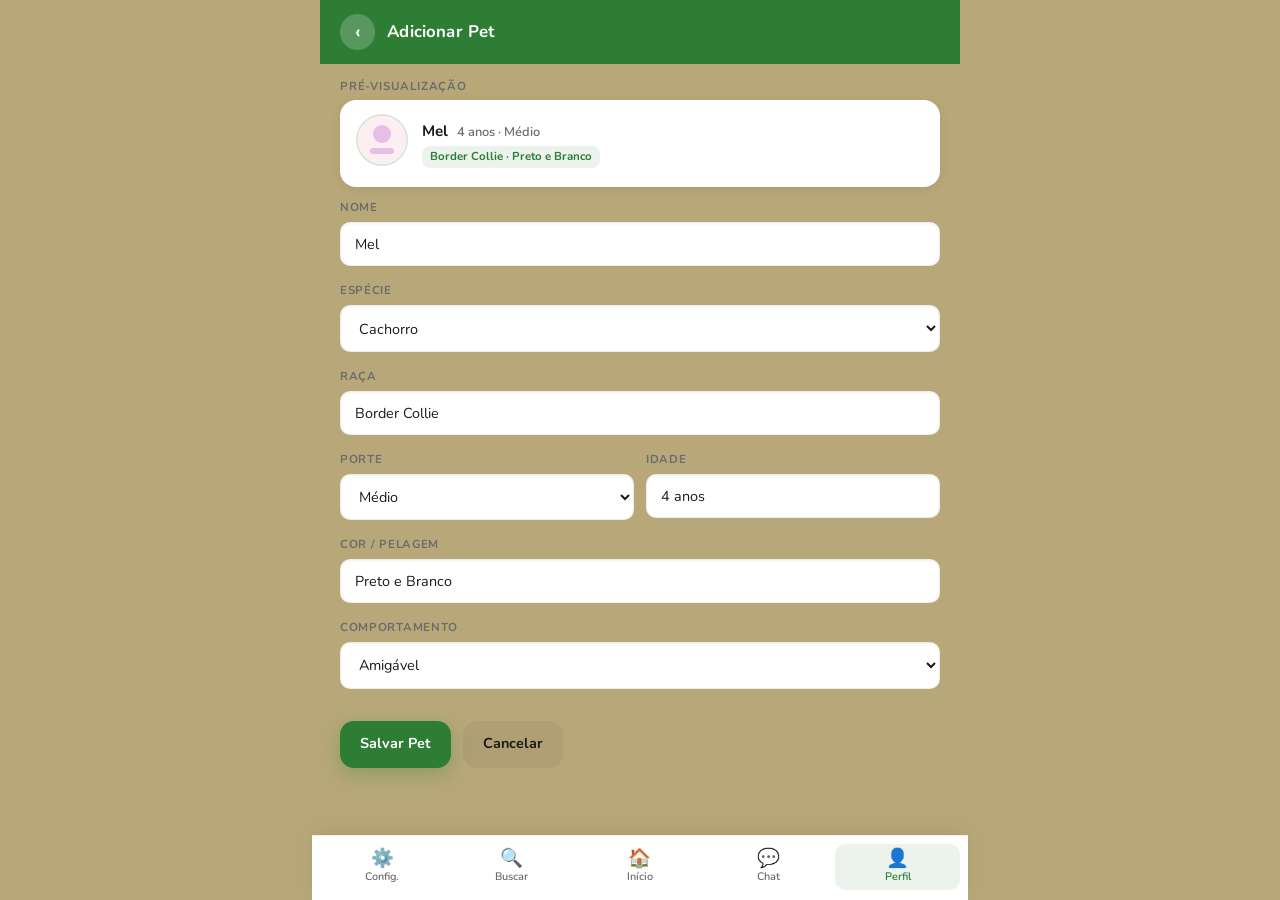
==== commit cf6d1c09: "Corrige adicionar-pet: DOMContentLoaded, null-safety e layout do formulario" ====
--- a/adicionar-pet.html
+++ b/adicionar-pet.html
@@ -18,7 +18,7 @@
 
   <main>
     <h2 class="section-title">Pré-visualização</h2>
-    <div class="container-pad--tight">
+    <div class="container-pad">
       <div class="walker-card">
         <div class="walker-left">
           <div class="avatar-wrap">
@@ -35,42 +35,58 @@
       </div>
     </div>
 
-    <div class="container-pad--tight">
-      <label for="pet-nome">Nome:</label><br>
-      <input id="pet-nome" class="form-control" type="text" value="Mel"><br><br>
+    <div class="form-section">
+      <div class="form-field">
+        <label for="pet-nome">Nome</label>
+        <input id="pet-nome" class="form-control" type="text" placeholder="Nome do pet" value="Mel">
+      </div>
 
-      <label for="pet-especie">Espécie:</label><br>
-      <select id="pet-especie" class="form-control">
-        <option>Cachorro</option>
-        <option>Gato</option>
-        <option>Outro</option>
-      </select><br><br>
+      <div class="form-field">
+        <label for="pet-especie">Espécie</label>
+        <select id="pet-especie" class="form-control">
+          <option>Cachorro</option>
+          <option>Gato</option>
+          <option>Outro</option>
+        </select>
+      </div>
 
-      <label for="pet-raca">Raça:</label><br>
-      <input id="pet-raca" class="form-control" type="text" value="Border Collie"><br><br>
+      <div class="form-field">
+        <label for="pet-raca">Raça</label>
+        <input id="pet-raca" class="form-control" type="text" placeholder="Ex: Border Collie" value="Border Collie">
+      </div>
 
-      <label for="pet-porte">Porte:</label><br>
-      <select id="pet-porte" class="form-control">
-        <option>Pequeno</option>
-        <option selected>Médio</option>
-        <option>Grande</option>
-      </select><br><br>
+      <div class="form-row">
+        <div class="form-field">
+          <label for="pet-porte">Porte</label>
+          <select id="pet-porte" class="form-control">
+            <option>Pequeno</option>
+            <option selected>Médio</option>
+            <option>Grande</option>
+          </select>
+        </div>
 
-      <label for="pet-cor">Cor/Pelagem:</label><br>
-      <input id="pet-cor" class="form-control" type="text" value="Preto e Branco"><br><br>
+        <div class="form-field">
+          <label for="pet-idade">Idade</label>
+          <input id="pet-idade" class="form-control" type="text" placeholder="Ex: 4 anos" value="4 anos">
+        </div>
+      </div>
 
-      <label for="pet-comportamento">Comportamento:</label><br>
-      <select id="pet-comportamento" class="form-control">
-        <option>Agitado</option>
-        <option selected>Amigável</option>
-        <option>Tímido</option>
-      </select><br><br>
+      <div class="form-field">
+        <label for="pet-cor">Cor / Pelagem</label>
+        <input id="pet-cor" class="form-control" type="text" placeholder="Ex: Preto e Branco" value="Preto e Branco">
+      </div>
 
-      <label for="pet-idade">Idade:</label><br>
-      <input id="pet-idade" class="form-control" type="text" value="4 anos"><br><br>
+      <div class="form-field">
+        <label for="pet-comportamento">Comportamento</label>
+        <select id="pet-comportamento" class="form-control">
+          <option>Agitado</option>
+          <option selected>Amigável</option>
+          <option>Tímido</option>
+        </select>
+      </div>
 
       <div class="action-row">
-        <a class="btn primary" href="perfil-pet.html">Salvar Pet</a>
+        <a id="btn-salvar" class="btn primary" href="perfil-pet.html">Salvar Pet</a>
         <a class="btn" href="perfil-pets.html">Cancelar</a>
       </div>
     </div>
@@ -99,6 +115,6 @@
     </a>
   </nav>
 
-  <script src="js/pet-form.js" defer></script>
+  <script src="js/pet-form.js"></script>
 </body>
 </html>
--- a/css/style.css
+++ b/css/style.css
@@ -7,7 +7,7 @@
   --verde-claro:  rgba(46, 125, 53, 0.09);
   --verde-medio:  rgba(46, 125, 53, 0.18);
   --laranja:      #E07848;
-  --fundo:        #ECEAE4;
+  --fundo:        #b8a879;
   --superficie:   #FFFFFF;
   --texto:        #1A1A1C;
   --texto-leve:   #6B6B6B;
@@ -423,11 +423,11 @@
    FORM
    ============================================================ */
 label {
-  font-size: 0.82rem;
+  font-size: 0.72rem;
   font-weight: 700;
   color: var(--texto-leve);
   text-transform: uppercase;
-  letter-spacing: 0.04em;
+  letter-spacing: 0.06em;
 }
 
 .form-control {
@@ -448,6 +448,29 @@
   border-color: var(--verde);
   box-shadow: 0 0 0 0.1875rem var(--verde-claro);
 }
+.form-control.input-erro {
+  border-color: #D84040;
+  box-shadow: 0 0 0 0.1875rem rgba(216, 64, 64, 0.15);
+}
+
+.form-section {
+  padding: 0.75rem 1.25rem 1.25rem;
+  display: flex;
+  flex-direction: column;
+  gap: 1rem;
+}
+
+.form-field {
+  display: flex;
+  flex-direction: column;
+  gap: 0.35rem;
+}
+
+.form-row {
+  display: flex;
+  gap: 0.75rem;
+}
+.form-row .form-field { flex: 1; }
 
 /* ============================================================
    LAYOUT HELPERS
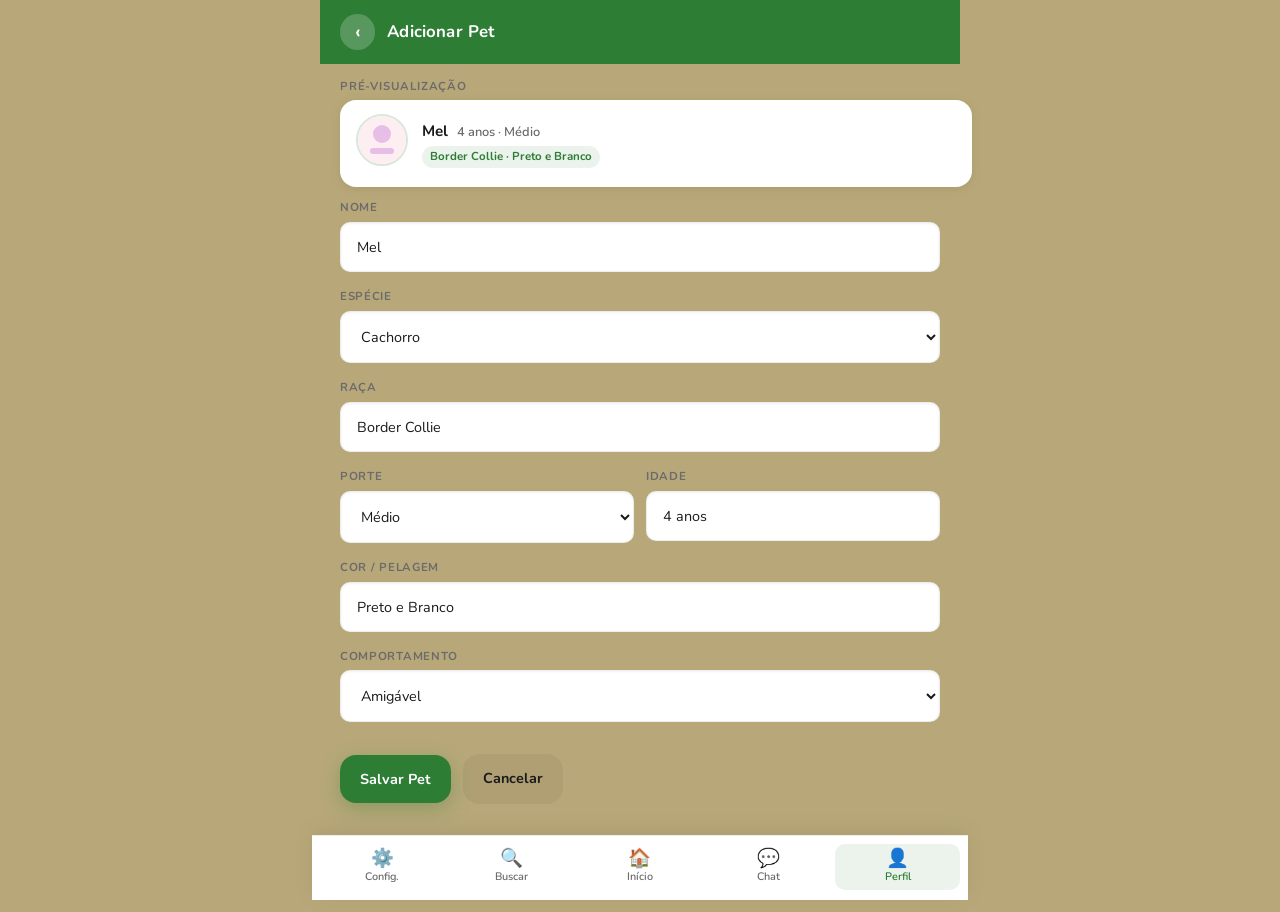
==== commit 7e5d5d05: "Corrige funcao adicionar pet: salva em localStorage e exibe na lista - pet-form.js: salva dados no l" ====
--- a/adicionar-pet.html
+++ b/adicionar-pet.html
@@ -86,7 +86,7 @@
       </div>
 
       <div class="action-row">
-        <a id="btn-salvar" class="btn primary" href="perfil-pet.html">Salvar Pet</a>
+        <button id="btn-salvar" class="btn primary" type="button">Salvar Pet</button>
         <a class="btn" href="perfil-pets.html">Cancelar</a>
       </div>
     </div>
--- a/css/style.css
+++ b/css/style.css
@@ -87,7 +87,7 @@
 .search {
   width: 100%;
   padding: 0.75rem 1rem;
-  border-radius: 2rem;
+  border-radius: 999rem;
   border: 0.0625rem solid var(--borda);
   background: var(--superficie);
   box-shadow: var(--sombra);
@@ -161,6 +161,7 @@
   display: flex;
   justify-content: space-between;
   align-items: center;
+  width: 100%;
   background: var(--superficie);
   border-radius: var(--radius);
   padding: 0.875rem 1rem;
@@ -224,7 +225,7 @@
   background: var(--verde-claro);
   color: var(--verde);
   padding: 0.15rem 0.5rem;
-  border-radius: 0.5rem;
+  border-radius: 999rem;
   font-size: 0.72rem;
   font-weight: 700;
 }
@@ -250,13 +251,13 @@
 
 .time-chip {
   display: inline-block;
-  padding: 0.5rem 0.75rem;
+  padding: 0.45rem 1rem;
   background: var(--superficie);
   border: 0.0625rem solid var(--borda);
-  border-radius: var(--radius-sm);
+  border-radius: 999rem;
   color: var(--verde);
   font-weight: 700;
-  font-size: 0.88rem;
+  font-size: 0.85rem;
   box-shadow: var(--sombra);
   cursor: pointer;
   font-family: inherit;
@@ -292,8 +293,8 @@
 .btn {
   display: inline-block;
   text-align: center;
-  padding: 0.8rem 1.25rem;
-  border-radius: 0.875rem;
+  padding: 0.875rem 1.25rem;
+  border-radius: var(--radius);
   text-decoration: none;
   font-weight: 700;
   font-size: 0.9rem;
@@ -432,7 +433,7 @@
 
 .form-control {
   width: 100%;
-  padding: 0.7rem 0.9rem;
+  padding: 0.875rem 1rem;
   border-radius: var(--radius-sm);
   border: 0.0625rem solid var(--borda);
   background: var(--superficie);
@@ -507,10 +508,10 @@
 
 .sort-chip {
   border-radius: 999rem;
-  padding: 0.3rem 0.8rem;
+  padding: 0.45rem 1rem;
   background: var(--superficie);
   border: 0.0625rem solid var(--borda);
-  font-size: 0.78rem;
+  font-size: 0.85rem;
   cursor: pointer;
   color: var(--texto-leve);
   font-family: inherit;
@@ -532,8 +533,8 @@
 
 .servico-icon {
   font-size: 1.5rem;
-  width: 2.75rem;
-  height: 2.75rem;
+  width: 2.5rem;
+  height: 2.5rem;
   display: flex;
   align-items: center;
   justify-content: center;
@@ -556,7 +557,7 @@
   align-items: center;
   justify-content: center;
   gap: 0.4rem;
-  padding: 0.8rem;
+  padding: 0.875rem 1.25rem;
   margin: 0.25rem 1.25rem 1.25rem;
   background: var(--superficie);
   border: 0.0625rem dashed rgba(46, 125, 53, 0.45);
@@ -641,8 +642,8 @@
 
 .settings-icon {
   font-size: 1.2rem;
-  width: 2.4rem;
-  height: 2.4rem;
+  width: 2.5rem;
+  height: 2.5rem;
   display: flex;
   align-items: center;
   justify-content: center;
@@ -657,7 +658,7 @@
 .settings-label { font-weight: 700; font-size: 0.9rem; }
 .settings-desc  { font-size: 0.78rem; color: var(--texto-leve); margin-top: 0.1rem; }
 
-.settings-arrow { color: var(--texto-leve); font-size: 1.1rem; }
+.row-arrow { color: var(--texto-leve); font-size: 1rem; flex-shrink: 0; }
 
 /* ============================================================
    RESPONSIVE
